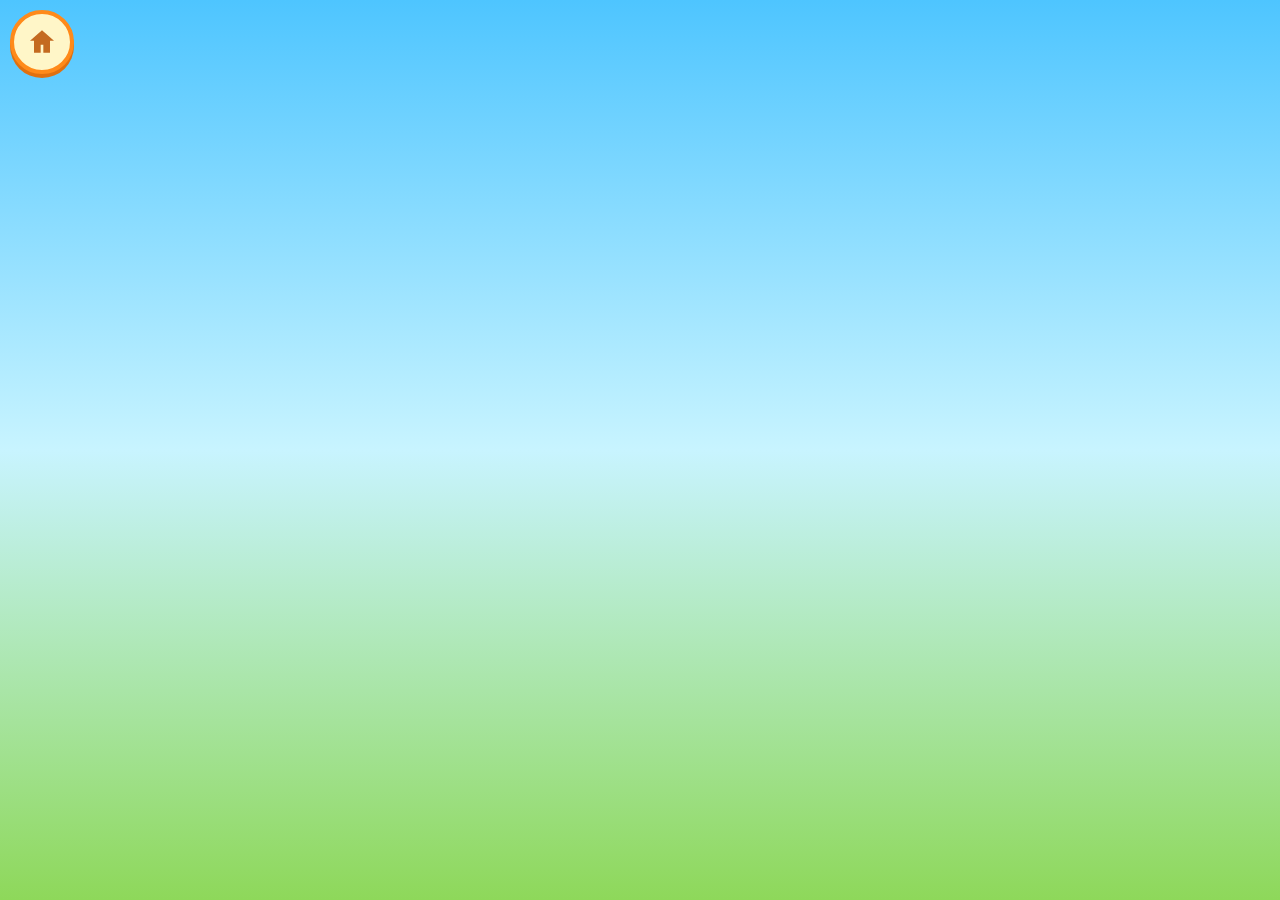
==== games/bubble-zoo/index.html @ 32f0ab8b "Add Gabrelia's Games home and Bubble Zoo" ====
<!DOCTYPE html>
<html lang="en">
<head>
  <meta charset="utf-8">
  <meta name="viewport" content="width=device-width, initial-scale=1, maximum-scale=1, user-scalable=no, viewport-fit=cover">
  <meta name="apple-mobile-web-app-capable" content="yes">
  <meta name="mobile-web-app-capable" content="yes">
  <meta name="apple-mobile-web-app-status-bar-style" content="black-translucent">
  <meta name="theme-color" content="#4ec5ff">
  <meta name="description" content="Bubble Zoo — tap bubbles, meet animals. A quiet, joyful game for little kids.">
  <title>Bubble Zoo</title>
  <link rel="stylesheet" href="css/style.css">
  <link rel="icon" href="data:image/svg+xml,%3Csvg xmlns='http://www.w3.org/2000/svg' viewBox='0 0 64 64'%3E%3Ccircle cx='32' cy='32' r='28' fill='%23ff6ad5'/%3E%3Ccircle cx='22' cy='24' r='8' fill='%23ffffff' opacity='0.7'/%3E%3C/svg%3E">
</head>
<body>
  <a class="home-btn" href="../../index.html" aria-label="Gabrelia's Games home">
    <svg viewBox="0 0 24 24" width="32" height="32" aria-hidden="true">
      <path fill="#c46a20" d="M12 3.2 3 11h3v9h5v-6h2v6h5v-9h3L12 3.2z"/>
    </svg>
  </a>
  <canvas id="game" aria-label="Bubble Zoo game"></canvas>
  <script src="js/audio.js"></script>
  <script src="js/animals.js"></script>
  <script src="js/game.js"></script>
</body>
</html>
---- games/bubble-zoo/css/style.css ----
/* Bubble Zoo — full-screen, no chrome, tablet-first */

html, body {
  margin: 0;
  padding: 0;
  width: 100%;
  height: 100%;
  overflow: hidden;
  background: linear-gradient(180deg, #4ec5ff 0%, #b8f0ff 55%, #9be36a 100%);
  touch-action: none;
  -webkit-touch-callout: none;
  -webkit-user-select: none;
  user-select: none;
  -webkit-tap-highlight-color: transparent;
}

#game {
  display: block;
  width: 100%;
  height: 100%;
  touch-action: none;
  cursor: pointer;
}

@media (orientation: landscape) {
  html, body {
    background: linear-gradient(180deg, #4ec5ff 0%, #c8f4ff 50%, #8ed85a 100%);
  }
}

/* Hub home control — corner tap target; canvas game stays unchanged */
.home-btn {
  position: fixed;
  top: max(10px, env(safe-area-inset-top, 0px));
  left: max(10px, env(safe-area-inset-left, 0px));
  z-index: 20;
  box-sizing: border-box;
  display: flex;
  align-items: center;
  justify-content: center;
  width: 64px;
  min-width: 56px;
  height: 64px;
  min-height: 56px;
  border-radius: 50%;
  background: #fff6c8;
  border: 4px solid #ff8a1a;
  box-shadow: 0 4px 0 #e07010;
  text-decoration: none;
  touch-action: manipulation;
  -webkit-tap-highlight-color: transparent;
  pointer-events: auto;
}

.home-btn:active {
  transform: translateY(3px);
  box-shadow: 0 1px 0 #e07010;
}
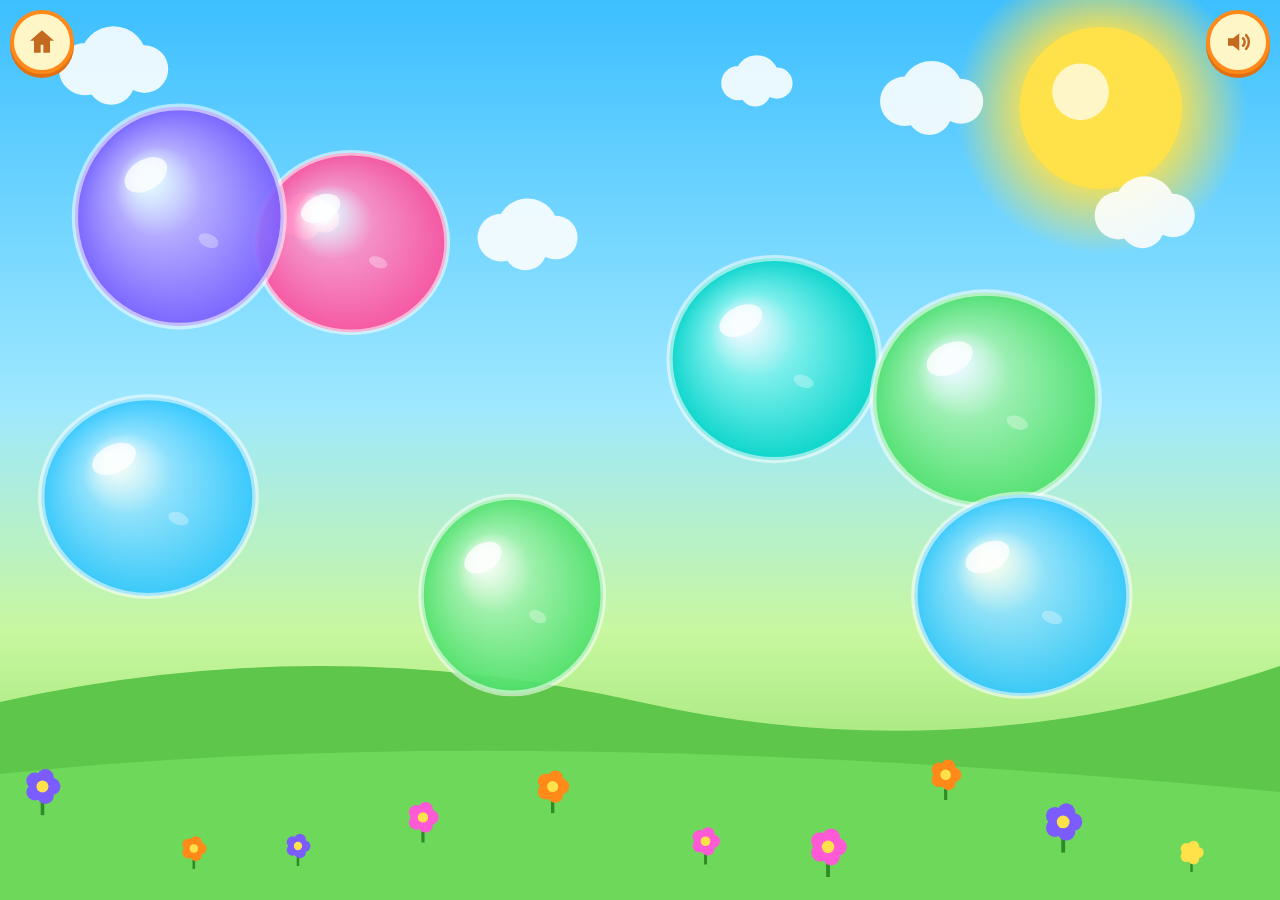
==== commit 80df00c4: "Add offline PWA support, sound toggle, and game polish - Service worker + web manifest: installable," ====
--- a/games/bubble-zoo/index.html
+++ b/games/bubble-zoo/index.html
@@ -9,6 +9,7 @@
   <meta name="theme-color" content="#4ec5ff">
   <meta name="description" content="Bubble Zoo — tap bubbles, meet animals. A quiet, joyful game for little kids.">
   <title>Bubble Zoo</title>
+  <link rel="manifest" href="../../manifest.webmanifest">
   <link rel="stylesheet" href="css/style.css">
   <link rel="icon" href="data:image/svg+xml,%3Csvg xmlns='http://www.w3.org/2000/svg' viewBox='0 0 64 64'%3E%3Ccircle cx='32' cy='32' r='28' fill='%23ff6ad5'/%3E%3Ccircle cx='22' cy='24' r='8' fill='%23ffffff' opacity='0.7'/%3E%3C/svg%3E">
 </head>
@@ -18,9 +19,23 @@
       <path fill="#c46a20" d="M12 3.2 3 11h3v9h5v-6h2v6h5v-9h3L12 3.2z"/>
     </svg>
   </a>
+  <button class="mute-btn" id="mute" type="button" aria-pressed="false" aria-label="Turn sound on or off">
+    <svg viewBox="0 0 24 24" width="30" height="30" aria-hidden="true">
+      <path fill="#c46a20" d="M4 9v6h4l5 4V5L8 9H4z"/>
+      <path class="wav" fill="none" stroke="#c46a20" stroke-width="2" stroke-linecap="round" d="M16 9a4 4 0 0 1 0 6M18.5 6.5a8 8 0 0 1 0 11"/>
+      <line class="slash" x1="4" y1="4" x2="20" y2="20" stroke="#d04040" stroke-width="2.6" stroke-linecap="round"/>
+    </svg>
+  </button>
   <canvas id="game" aria-label="Bubble Zoo game"></canvas>
   <script src="js/audio.js"></script>
   <script src="js/animals.js"></script>
   <script src="js/game.js"></script>
+  <script>
+    if ("serviceWorker" in navigator) {
+      window.addEventListener("load", function () {
+        navigator.serviceWorker.register("../../sw.js").catch(function () {});
+      });
+    }
+  </script>
 </body>
 </html>
--- a/games/bubble-zoo/css/style.css
+++ b/games/bubble-zoo/css/style.css
@@ -56,3 +56,44 @@
   transform: translateY(3px);
   box-shadow: 0 1px 0 #e07010;
 }
+
+/* Sound toggle — same tap target, opposite corner */
+.mute-btn {
+  position: fixed;
+  top: max(10px, env(safe-area-inset-top, 0px));
+  right: max(10px, env(safe-area-inset-right, 0px));
+  z-index: 20;
+  box-sizing: border-box;
+  display: flex;
+  align-items: center;
+  justify-content: center;
+  width: 64px;
+  min-width: 56px;
+  height: 64px;
+  min-height: 56px;
+  padding: 0;
+  border-radius: 50%;
+  background: #fff6c8;
+  border: 4px solid #ff8a1a;
+  box-shadow: 0 4px 0 #e07010;
+  cursor: pointer;
+  touch-action: manipulation;
+  -webkit-tap-highlight-color: transparent;
+}
+
+.mute-btn:active {
+  transform: translateY(3px);
+  box-shadow: 0 1px 0 #e07010;
+}
+
+.mute-btn .slash {
+  display: none;
+}
+
+.mute-btn.muted .slash {
+  display: block;
+}
+
+.mute-btn.muted .wav {
+  display: none;
+}
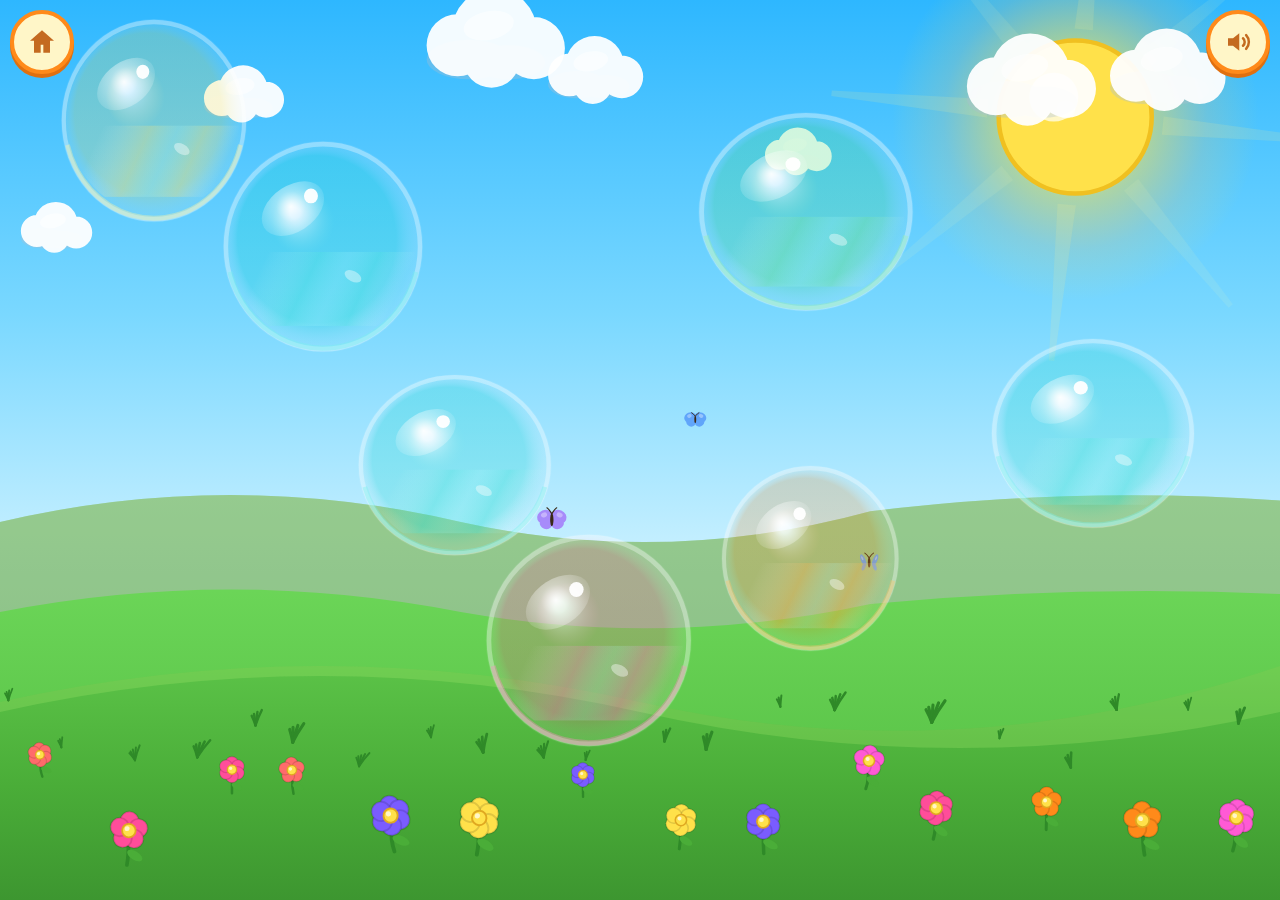
==== commit 6c1dfd29: "Share one engine across the games and replace the robotic voice." ====
--- a/games/bubble-zoo/index.html
+++ b/games/bubble-zoo/index.html
@@ -10,8 +10,10 @@
   <meta name="description" content="Bubble Zoo — tap bubbles, meet animals. A quiet, joyful game for little kids.">
   <title>Bubble Zoo</title>
   <link rel="manifest" href="../../manifest.webmanifest">
-  <link rel="stylesheet" href="css/style.css">
-  <link rel="icon" href="data:image/svg+xml,%3Csvg xmlns='http://www.w3.org/2000/svg' viewBox='0 0 64 64'%3E%3Ccircle cx='32' cy='32' r='28' fill='%23ff6ad5'/%3E%3Ccircle cx='22' cy='24' r='8' fill='%23ffffff' opacity='0.7'/%3E%3C/svg%3E">
+  <link rel="stylesheet" href="../../css/game.css">
+  <link rel="stylesheet" href="../../css/controls.css">
+  <link rel="icon" href="../../icon.svg" type="image/svg+xml">
+  <link rel="apple-touch-icon" href="../../icon-192.png">
 </head>
 <body>
   <a class="home-btn" href="../../index.html" aria-label="Gabrelia's Games home">
@@ -27,8 +29,10 @@
     </svg>
   </button>
   <canvas id="game" aria-label="Bubble Zoo game"></canvas>
-  <script src="js/audio.js"></script>
-  <script src="js/animals.js"></script>
+  <script src="../../js/audio.js"></script>
+  <script src="../../js/animals.js"></script>
+  <script src="../../js/shell.js"></script>
+  <script src="../../js/scene.js"></script>
   <script src="js/game.js"></script>
   <script>
     if ("serviceWorker" in navigator) {
--- a/css/game.css
+++ b/css/game.css
@@ -0,0 +1,31 @@
+/* Gabrelia's Games — shared game skin: one full-screen canvas, no chrome,
+   tablet-first (Fire HD / Silk). Corner buttons live in controls.css. */
+
+html, body {
+  margin: 0;
+  padding: 0;
+  width: 100%;
+  height: 100%;
+  overflow: hidden;
+  background: linear-gradient(180deg, #4ec5ff 0%, #b8f0ff 55%, #9be36a 100%);
+  touch-action: none;
+  -webkit-touch-callout: none;
+  -webkit-user-select: none;
+  user-select: none;
+  -webkit-tap-highlight-color: transparent;
+  overscroll-behavior: none;
+}
+
+#game {
+  display: block;
+  width: 100%;
+  height: 100%;
+  touch-action: none;
+  cursor: pointer;
+}
+
+@media (orientation: landscape) {
+  html, body {
+    background: linear-gradient(180deg, #4ec5ff 0%, #c8f4ff 50%, #8ed85a 100%);
+  }
+}
--- a/css/controls.css
+++ b/css/controls.css
@@ -0,0 +1,61 @@
+/* Gabrelia's Games — the two corner buttons, shared by the hub and by every
+   game. Round, 64px, thumb-reachable, and they visibly press down: a
+   4-year-old needs to see that a tap landed. */
+
+.home-btn,
+.mute-btn {
+  position: fixed;
+  top: max(10px, env(safe-area-inset-top, 0px));
+  z-index: 20;
+  box-sizing: border-box;
+  display: flex;
+  align-items: center;
+  justify-content: center;
+  width: 64px;
+  min-width: 56px;
+  height: 64px;
+  min-height: 56px;
+  padding: 0;
+  border-radius: 50%;
+  background: #fff6c8;
+  border: 4px solid #ff8a1a;
+  box-shadow: 0 4px 0 #e07010;
+  cursor: pointer;
+  touch-action: manipulation;
+  -webkit-tap-highlight-color: transparent;
+}
+
+.home-btn {
+  left: max(10px, env(safe-area-inset-left, 0px));
+  text-decoration: none;
+  pointer-events: auto;
+}
+
+.mute-btn {
+  right: max(10px, env(safe-area-inset-right, 0px));
+}
+
+.home-btn:active,
+.mute-btn:active {
+  transform: translateY(3px);
+  box-shadow: 0 1px 0 #e07010;
+}
+
+.home-btn:focus-visible,
+.mute-btn:focus-visible {
+  outline: 5px solid #fff;
+  outline-offset: 3px;
+}
+
+/* Speaker icon: waves when sound is on, a red slash when it is off. */
+.mute-btn .slash {
+  display: none;
+}
+
+.mute-btn.muted .slash {
+  display: block;
+}
+
+.mute-btn.muted .wav {
+  display: none;
+}
